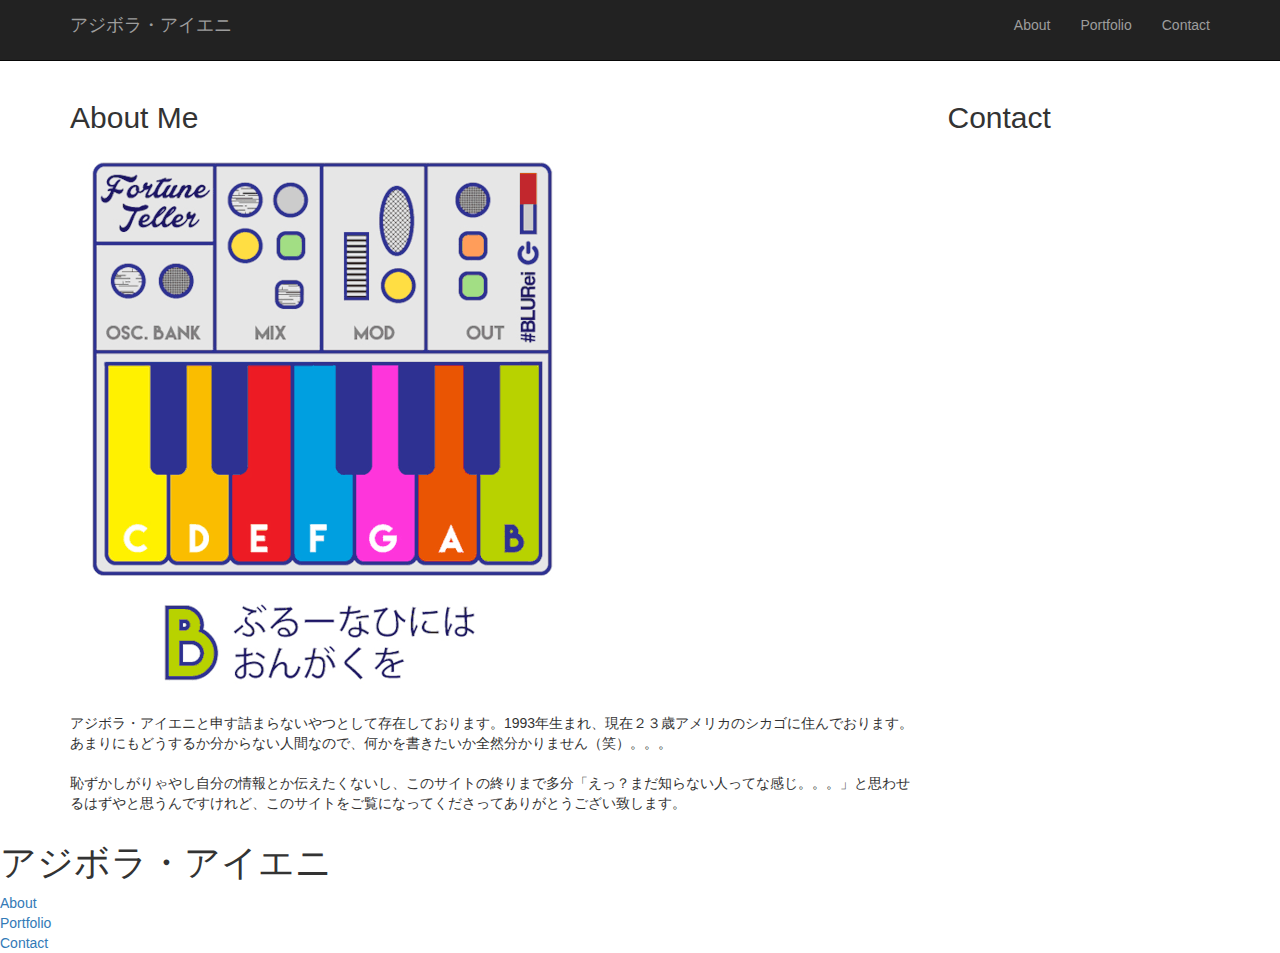
==== index.html @ cb04e45c "僅かな進歩" ====
<!DOCTYPE html>
<html lang="en">
<head>
	<meta charset="UTF-8">
	<title>世羅理</title>
	<meta name="viewport" content="width=device-width, initial-scale=1">
	<link rel="stylesheet" href="https://maxcdn.bootstrapcdn.com/bootstrap/3.3.7/css/bootstrap.min.css" integrity="sha384-BVYiiSIFeK1dGmJRAkycuHAHRg32OmUcww7on3RYdg4Va+PmSTsz/K68vbdEjh4u" crossorigin="anonymous">
</head>

<body>
	<nav class="navbar navbar-inverse navbar-static-top">
		<div class="container">
			<div class="navbar-header">
				<button type="button" class="navbar-toggle collapsed" data-toggle="collapse" data-target="#bs-example-navbar-collapse-1" aria-expanded="false">
					<span class="sr-only">Toggle navigation</span>
					<span class="icon-bar"></span>
					<span class="icon-bar"></span>
					<span class="icon-bar"></span>
				</button>
				<p class="navbar-brand">アジボラ・アイエニ</p>
			</div>
			<div class="collapse navbar-collapse" id="bs-example-navbar-collapse-1">
				<ul class="nav navbar-nav navbar-right">
					<li><a href="#">About</a></li>
					<li><a href="#">Portfolio</a></li>
					<li><a href="#">Contact</a></li>
				</ul>
			</div>
		</div>
	</nav>

	<div class="container">
		<div class="row">
			<div class="col-md-9">
				<h2>About Me</h2>
				<img src="assets/images/tumblr_inline_nmmn7wlVbN1rxmvd4_500.gif" class="img-responsive" alt="ピアノ">
				<p>アジボラ・アイエニと申す詰まらないやつとして存在しております。1993年生まれ、現在２３歳アメリカのシカゴに住んでおります。あまりにもどうするか分からない人間なので、何かを書きたいか全然分かりません（笑）。。。 
				
				<br> 
				<br>

				恥ずかしがりゃやし自分の情報とか伝えたくないし、このサイトの終りまで多分「えっ？まだ知らない人ってな感じ。。。」と思わせるはずやと思うんですけれど、このサイトをご覧になってくださってありがとうござい致します。</p>
			</div>
			<div class="col-md-3">
				<h2>Contact</h2>
			</div>
		</div>
	</div>




	<div class="wrapper">
			<div class="top">
				<section class="topbar">
					<section class="name_box">
						<div>
							<h1 class="name">アジボラ・アイエニ</h1>
						</div>
					</section>
					<div class="navigation">
							<section class="nav_item_1">
								<a href="index.html">About</a>
							</section>
							<section class="nav_item_2">
								<a href="portfolio.html">Portfolio</a>
							</section>
							<section class="nav_item_3">
								<a href="contact.html">Contact</a>
							</section>
					</div>
				</section>
			</div>
	
</body>
</html>
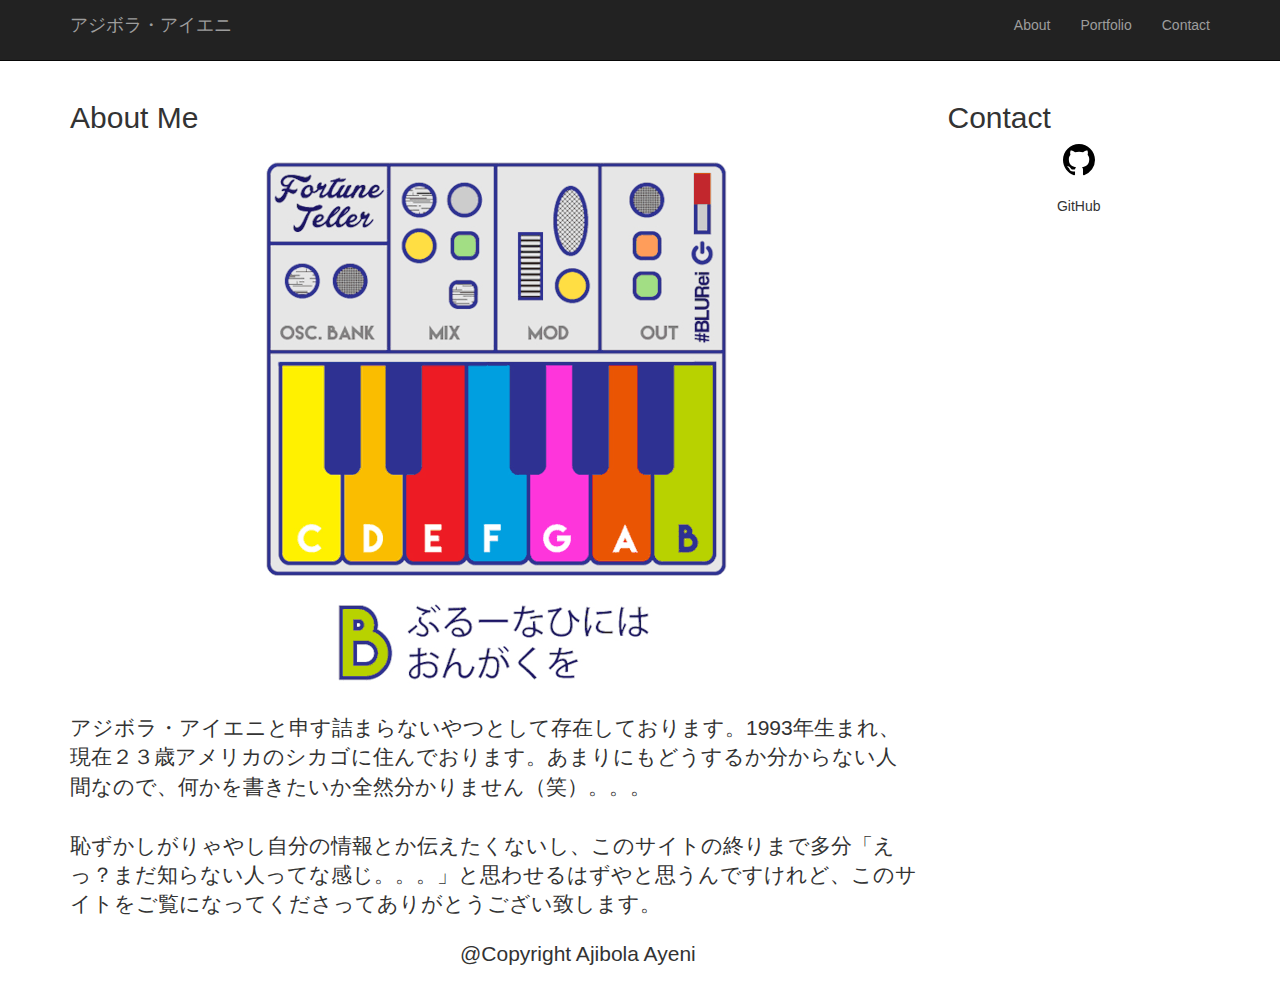
==== commit 244d153e: "失敗" ====
--- a/index.html
+++ b/index.html
@@ -22,8 +22,8 @@
 			<div class="collapse navbar-collapse" id="bs-example-navbar-collapse-1">
 				<ul class="nav navbar-nav navbar-right">
 					<li><a href="#">About</a></li>
-					<li><a href="#">Portfolio</a></li>
-					<li><a href="#">Contact</a></li>
+					<li><a href="portfolio.html">Portfolio</a></li>
+					<li><a href="contact.html">Contact</a></li>
 				</ul>
 			</div>
 		</div>
@@ -33,8 +33,8 @@
 		<div class="row">
 			<div class="col-md-9">
 				<h2>About Me</h2>
-				<img src="assets/images/tumblr_inline_nmmn7wlVbN1rxmvd4_500.gif" class="img-responsive" alt="ピアノ">
-				<p>アジボラ・アイエニと申す詰まらないやつとして存在しております。1993年生まれ、現在２３歳アメリカのシカゴに住んでおります。あまりにもどうするか分からない人間なので、何かを書きたいか全然分かりません（笑）。。。 
+				<img src="assets/images/tumblr_inline_nmmn7wlVbN1rxmvd4_500.gif" class="img-responsive center-block" alt="ピアノ">
+				<p class="lead">アジボラ・アイエニと申す詰まらないやつとして存在しております。1993年生まれ、現在２３歳アメリカのシカゴに住んでおります。あまりにもどうするか分からない人間なので、何かを書きたいか全然分かりません（笑）。。。 
 				
 				<br> 
 				<br>
@@ -43,34 +43,36 @@
 			</div>
 			<div class="col-md-3">
 				<h2>Contact</h2>
+					<div class='row'>
+						<a href='https://github.com/Yorali' target="_blank">
+							<svg aria-hidden="true" class="octicon octicon-mark-github center-block" height="32" version="1.1" viewBox="0 0 16 16" width="32"><path fill-rule="evenodd" d="M8 0C3.58 0 0 3.58 0 8c0 3.54 2.29 6.53 5.47 7.59.4.07.55-.17.55-.38 0-.19-.01-.82-.01-1.49-2.01.37-2.53-.49-2.69-.94-.09-.23-.48-.94-.82-1.13-.28-.15-.68-.52-.01-.53.63-.01 1.08.58 1.23.82.72 1.21 1.87.87 2.33.66.07-.52.28-.87.51-1.07-1.78-.2-3.64-.89-3.64-3.95 0-.87.31-1.59.82-2.15-.08-.2-.36-1.02.08-2.12 0 0 .67-.21 2.2.82.64-.18 1.32-.27 2-.27.68 0 1.36.09 2 .27 1.53-1.04 2.2-.82 2.2-.82.44 1.1.16 1.92.08 2.12.51.56.82 1.27.82 2.15 0 3.07-1.87 3.75-3.65 3.95.29.25.54.73.54 1.48 0 1.07-.01 1.93-.01 2.2 0 .21.15.46.55.38A8.013 8.013 0 0 0 16 8c0-4.42-3.58-8-8-8z"></path></svg>
+						</a>
+
+						<br>
+
+						<p class="text-center">GitHub</p>
+
+					</div>
 			</div>
 		</div>
 	</div>
 
+	<div class="container">
+		<div class="row">
+			<div class="col-md-4"></div>
+			<div class="col-md-4">
+				<section class="footer">
+					<div>
+						<p class="lead">@Copyright Ajibola Ayeni</p>
+					</div>
+				</section>
+
+			</div>
+			<div class="col-md-4"></div>
+		</div>
+	</div>
 
 
-
-	<div class="wrapper">
-			<div class="top">
-				<section class="topbar">
-					<section class="name_box">
-						<div>
-							<h1 class="name">アジボラ・アイエニ</h1>
-						</div>
-					</section>
-					<div class="navigation">
-							<section class="nav_item_1">
-								<a href="index.html">About</a>
-							</section>
-							<section class="nav_item_2">
-								<a href="portfolio.html">Portfolio</a>
-							</section>
-							<section class="nav_item_3">
-								<a href="contact.html">Contact</a>
-							</section>
-					</div>
-				</section>
-			</div>
 	
 </body>
 </html>